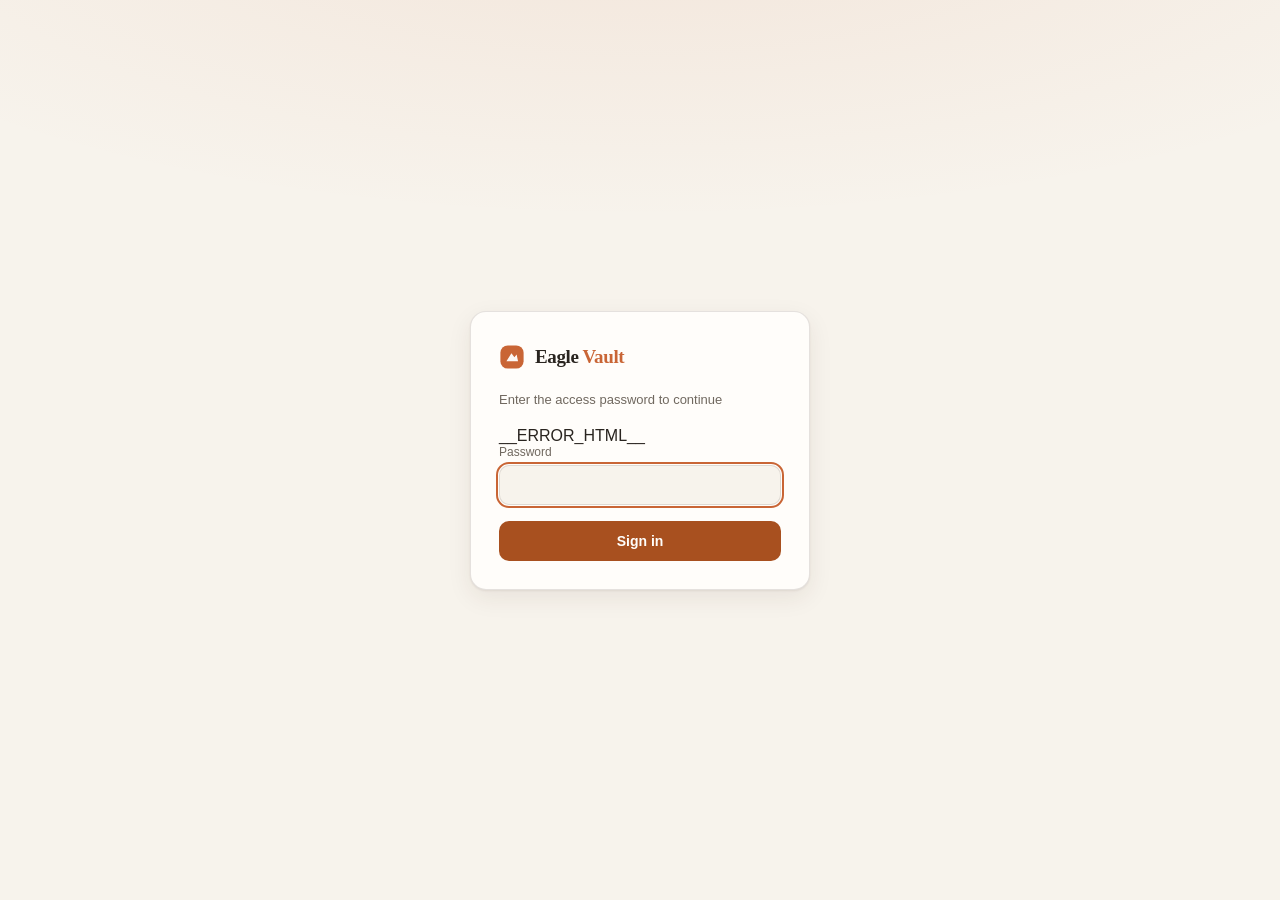
==== app/web/login.html @ 212b6ed2 "Default UI language to English; translate login page Co-Authored-By: Claude Opus 5.5 <noreply@anthro" ====
<!DOCTYPE html>
<html lang="en">
<head>
  <meta charset="UTF-8" />
  <meta name="viewport" content="width=device-width, initial-scale=1" />
  <title>Sign in - Eagle Vault Viewer</title>
  <style>
    :root {
      --bg:#f7f3ec;
      --bg2:#fffdfa;
      --border:rgba(53,43,32,.13);
      --text:#29241f;
      --text-muted:#70685f;
      --accent:#c96535;
      --accent-solid:#a8501f;
      --accent-solid-fg:#fffdfa;
      --error:#b3402e;
      --font-ui:"Avenir Next","SF Pro Text","PingFang SC","Microsoft YaHei",sans-serif;
      --font-display:"Iowan Old Style","Songti SC","Noto Serif SC",Georgia,serif;
      color-scheme:light;
    }
    @media (prefers-color-scheme: dark) {
      :root {
        --bg:#1a1816;
        --bg2:#26241f;
        --border:rgba(255,238,220,.1);
        --text:#f1ece5;
        --text-muted:#9a928a;
        --accent:#5a7aff;
        --accent-solid:#3f5bd9;
        --accent-solid-fg:#fff;
        --error:#f3a49a;
        color-scheme:dark;
      }
    }
    * { box-sizing:border-box; }
    body {
      margin:0;
      min-height:100vh;
      display:flex;
      align-items:center;
      justify-content:center;
      padding:24px;
      font-family:var(--font-ui);
      background:
        radial-gradient(110% 55% at 50% -12%, color-mix(in srgb, var(--accent) 10%, transparent), transparent 66%),
        var(--bg);
      color:var(--text);
      -webkit-font-smoothing:antialiased;
    }
    .box {
      width:100%;
      max-width:340px;
      padding:32px 28px 28px;
      border:1px solid var(--border);
      border-radius:16px;
      background:var(--bg2);
      box-shadow:0 1px 2px rgba(58,42,25,.08), 0 8px 24px rgba(58,42,25,.08);
    }
    .brand {
      display:flex;
      align-items:center;
      gap:10px;
      margin-bottom:22px;
    }
    .brand svg { display:block; }
    .brand .tile { fill:var(--accent); }
    .brand h1 {
      margin:0;
      font-family:var(--font-display);
      font-size:19px;
      font-weight:700;
      letter-spacing:-.02em;
    }
    .brand h1 b { color:var(--accent); font-weight:700; }
    .sub {
      margin:0 0 20px;
      font-size:13px;
      color:var(--text-muted);
    }
    .error {
      margin:0 0 12px;
      font-size:12px;
      color:var(--error);
    }
    label {
      display:block;
      margin-bottom:6px;
      font-size:12px;
      color:var(--text-muted);
    }
    input[type="password"] {
      width:100%;
      height:40px;
      padding:0 12px;
      border:1px solid var(--border);
      border-radius:10px;
      background:var(--bg);
      color:var(--text);
      font:inherit;
      font-size:14px;
      margin-bottom:16px;
    }
    input[type="password"]:focus {
      outline:2px solid var(--accent);
      outline-offset:1px;
    }
    button {
      width:100%;
      height:40px;
      border:none;
      border-radius:10px;
      background:var(--accent-solid);
      color:var(--accent-solid-fg);
      font:inherit;
      font-size:14px;
      font-weight:600;
      cursor:pointer;
    }
    button:hover { opacity:.92; }
    button:focus-visible {
      outline:2px solid var(--accent);
      outline-offset:2px;
    }
  </style>
</head>
<body>
  <div class="box">
    <div class="brand">
      <svg viewBox="0 0 28 28" width="26" height="26" aria-hidden="true">
        <rect class="tile" x="1.5" y="1.5" width="25" height="25" rx="8"/>
        <path d="M8 18.6 13.4 10 16.6 14.4 19 11.4 20.5 18.6Z" fill="#fff" fill-opacity="0.95"/>
      </svg>
      <h1>Eagle <b>Vault</b></h1>
    </div>
    <p class="sub">Enter the access password to continue</p>
    __ERROR_HTML__
    <form method="post" action="/login">
      <label for="password">Password</label>
      <input type="password" id="password" name="password" autocomplete="current-password" autofocus required />
      <button type="submit">Sign in</button>
    </form>
  </div>
</body>
</html>
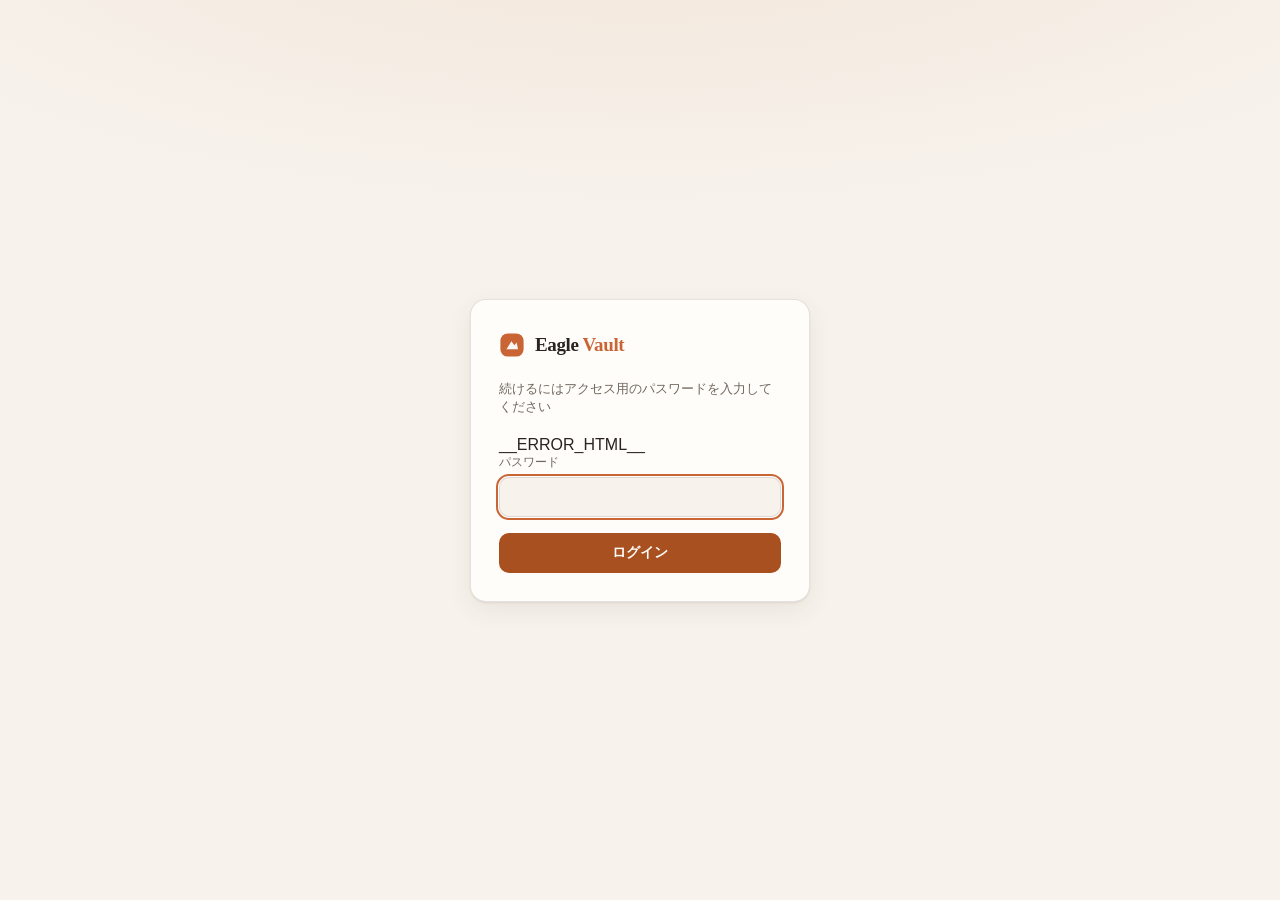
==== commit 21fee97b: "Translate hardcoded UI strings to Japanese Translate the strings that are not routed through i18n (r" ====
--- a/app/web/login.html
+++ b/app/web/login.html
@@ -1,9 +1,9 @@
 <!DOCTYPE html>
-<html lang="en">
+<html lang="ja">
 <head>
   <meta charset="UTF-8" />
   <meta name="viewport" content="width=device-width, initial-scale=1" />
-  <title>Sign in - Eagle Vault Viewer</title>
+  <title>ログイン - Eagle Vault Viewer</title>
   <style>
     :root {
       --bg:#f7f3ec;
@@ -133,12 +133,12 @@
       </svg>
       <h1>Eagle <b>Vault</b></h1>
     </div>
-    <p class="sub">Enter the access password to continue</p>
+    <p class="sub">続けるにはアクセス用のパスワードを入力してください</p>
     __ERROR_HTML__
     <form method="post" action="/login">
-      <label for="password">Password</label>
+      <label for="password">パスワード</label>
       <input type="password" id="password" name="password" autocomplete="current-password" autofocus required />
-      <button type="submit">Sign in</button>
+      <button type="submit">ログイン</button>
     </form>
   </div>
 </body>
